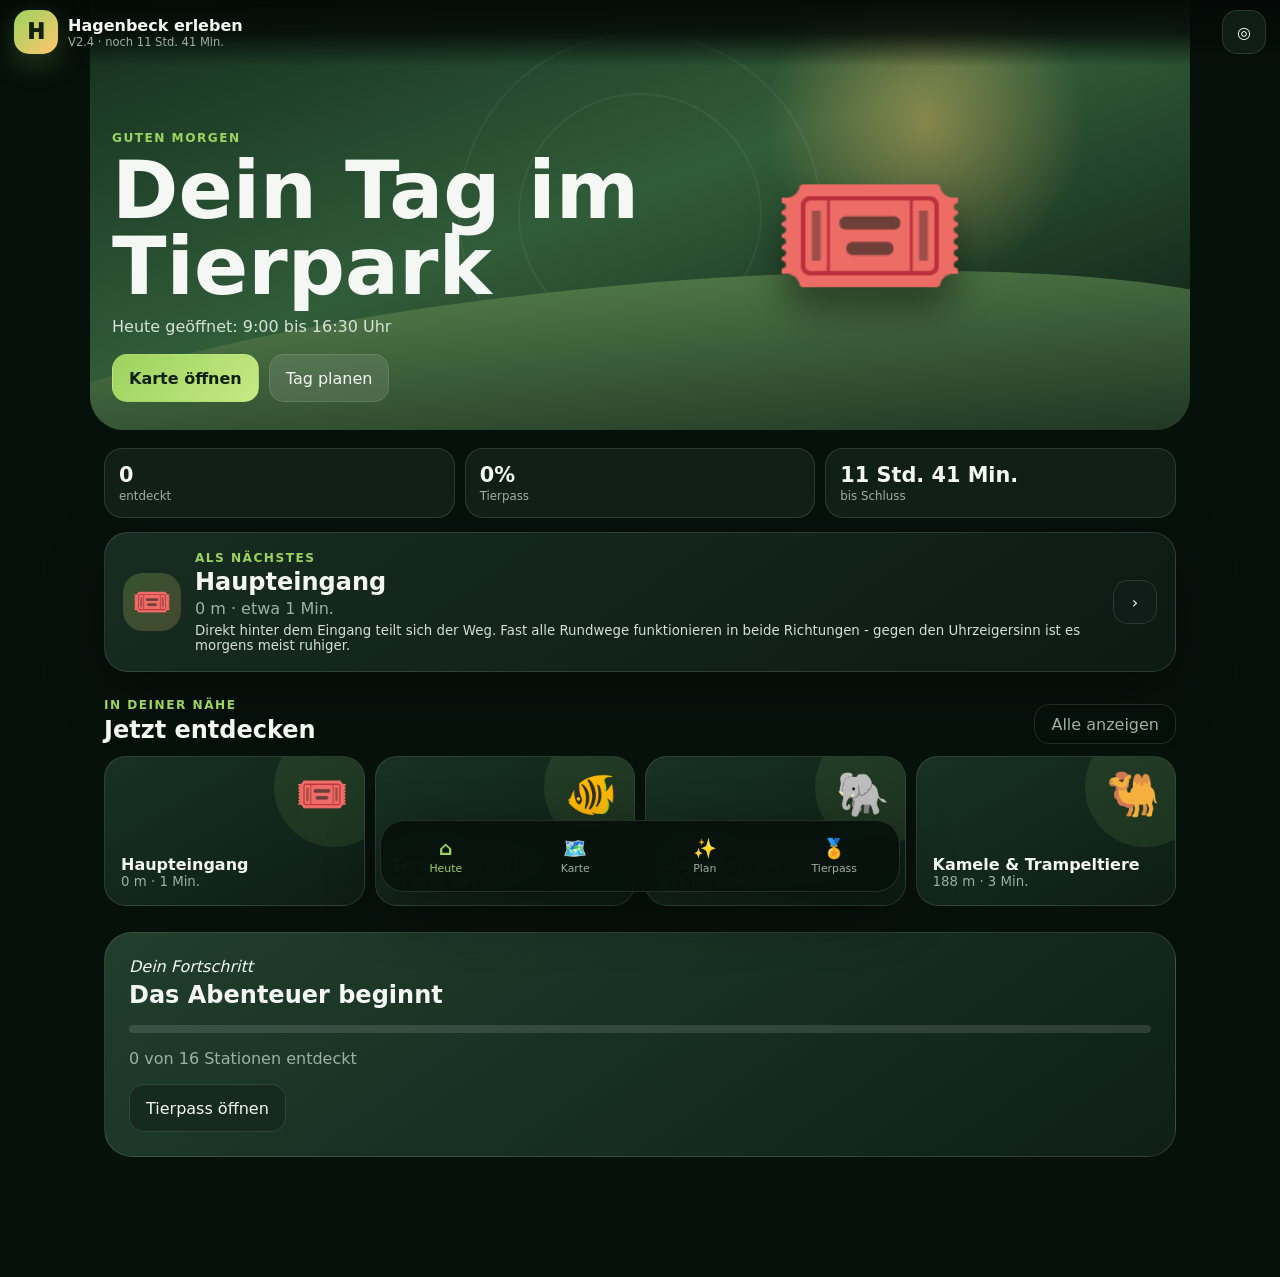
==== v2/index.html @ 8f345fac "fix(v2): load smooth map gesture controller" ====
<!doctype html>
<html lang="de">
<head>
  <meta charset="utf-8">
  <meta name="viewport" content="width=device-width, initial-scale=1, viewport-fit=cover">
  <title>Hagenbeck erleben – V2.4</title>
  <meta name="description" content="Interaktiver Tagesbegleiter mit Erlebnis-Karte, Tourplanung, Navigation und Tierpass.">
  <meta name="theme-color" content="#07110c">
  <meta name="color-scheme" content="dark">
  <meta name="apple-mobile-web-app-capable" content="yes">
  <meta name="apple-mobile-web-app-status-bar-style" content="black-translucent">
  <meta name="apple-mobile-web-app-title" content="Hagenbeck">
  <link rel="manifest" href="./manifest.webmanifest">
  <link rel="icon" href="../icons/icon-192.png">
  <link rel="apple-touch-icon" href="../icons/icon-192.png">
  <link rel="stylesheet" href="./styles.css">
</head>
<body>
  <div id="app" class="app-shell" aria-live="polite">
    <div class="loading-screen">
      <div class="loading-mark">H</div>
      <p>Dein Tierpark-Tag wird vorbereitet …</p>
    </div>
  </div>
  <noscript><p class="noscript">Diese App benötigt JavaScript.</p></noscript>
  <script type="module" src="./app.js"></script>
  <script type="module" src="./routing-fix.js"></script>
  <script type="module" src="./map-rotation.js"></script>
  <script type="module" src="./map-gestures.js"></script>
</body>
</html>
---- v2/styles.css ----
:root{--bg:#07110c;--panel:#102019;--panel2:#172a20;--text:#f4f7f4;--muted:#9eb0a3;--line:rgba(255,255,255,.12);--green:#9bd35e;--green2:#6ea83e;--gold:#ffc66d;--blue:#65c4de;--orange:#ff9d4d;--shadow:0 18px 55px rgba(0,0,0,.38);--radius:24px}*{box-sizing:border-box}html,body{margin:0;min-height:100%;background:var(--bg);color:var(--text);font-family:Inter,ui-sans-serif,system-ui,-apple-system,"Segoe UI",sans-serif}body{overscroll-behavior:none}button,select,input{font:inherit}button{color:inherit;cursor:pointer}.app-shell,.shell{min-height:100dvh}.loading-screen{min-height:100dvh;display:grid;place-content:center;text-align:center;color:var(--muted)}.loading-mark{width:70px;height:70px;border-radius:24px;display:grid;place-items:center;margin:auto;background:linear-gradient(135deg,var(--green),var(--gold));color:#13210f;font-size:2rem;font-weight:950;box-shadow:var(--shadow)}.topbar{position:fixed;left:0;right:0;top:0;z-index:50;display:flex;align-items:center;gap:12px;padding:calc(10px + env(safe-area-inset-top)) 14px 12px;background:linear-gradient(180deg,rgba(4,10,7,.98),rgba(4,10,7,.82),transparent)}.brand{display:flex;align-items:center;gap:10px;border:0;background:transparent;text-align:left;padding:0}.brand-mark{width:44px;height:44px;border-radius:15px;display:grid;place-items:center;background:linear-gradient(135deg,var(--green),var(--gold));color:#12200d;font-weight:950;font-size:1.3rem;box-shadow:0 8px 28px rgba(139,205,81,.25)}.brand span:last-child{display:grid}.brand strong{font-size:1rem}.brand small{color:var(--muted);font-size:.72rem}.top-actions{margin-left:auto;display:flex;gap:8px}.round,.arrow,.heart{width:44px;height:44px;border:1px solid var(--line);border-radius:15px;background:rgba(16,32,25,.9);display:grid;place-items:center;backdrop-filter:blur(14px)}main{padding-top:76px;padding-bottom:100px}.home{max-width:1100px;margin:auto;padding-left:14px;padding-right:14px}.hero{position:relative;min-height:430px;border-radius:0 0 34px 34px;margin:-76px -14px 18px;overflow:hidden;background:radial-gradient(circle at 76% 28%,rgba(255,202,109,.42),transparent 18%),linear-gradient(160deg,#142d1e 0%,#315c39 47%,#0a1710 100%)}.hero:after{content:"";position:absolute;inset:auto -10% -20% -10%;height:54%;border-radius:50% 50% 0 0;background:linear-gradient(180deg,#4d7445,#172b1e);transform:rotate(-5deg)}.hero-art{position:absolute;inset:0;display:grid;place-items:center;overflow:hidden}.hero-art:before,.hero-art:after{content:"";position:absolute;width:240px;height:240px;border:2px solid rgba(255,255,255,.05);border-radius:50%}.hero-art:after{width:360px;height:360px}.hero-art span{font-size:8rem;filter:drop-shadow(0 24px 18px rgba(0,0,0,.4));transform:translate(22vw,5vh);z-index:2}.hero-copy{position:absolute;z-index:5;left:22px;right:22px;bottom:28px;max-width:620px}.hero-copy em,.eyebrow,.section-head em,.card em,.panel-hero em,.sheet em{display:block;color:var(--green);font-style:normal;font-size:.76rem;letter-spacing:.12em;text-transform:uppercase;font-weight:850}.hero-copy h1{font-size:clamp(2.4rem,9vw,5rem);line-height:.95;margin:8px 0 12px;max-width:650px}.hero-copy p{color:#d7e2d9;margin:0 0 18px}.actions{display:flex;gap:10px;flex-wrap:wrap}.primary,.secondary,.glass,.event button,.section-head button{border-radius:15px;min-height:48px;padding:0 16px;border:1px solid var(--line)}.primary{background:linear-gradient(135deg,var(--green),#c7e985);border-color:transparent;color:#10200d;font-weight:900}.secondary{background:var(--panel2)}.glass{background:rgba(255,255,255,.1);backdrop-filter:blur(12px)}.dashboard{display:grid;grid-template-columns:repeat(3,1fr);gap:10px;margin-bottom:14px}.stat{background:var(--panel);border:1px solid var(--line);border-radius:18px;padding:14px;display:grid;gap:2px}.stat b{font-size:1.3rem}.stat span{color:var(--muted);font-size:.74rem}.card{background:linear-gradient(145deg,rgba(24,45,34,.98),rgba(12,27,20,.98));border:1px solid var(--line);border-radius:var(--radius);box-shadow:var(--shadow)}.recommend{display:grid;grid-template-columns:auto 1fr auto;gap:14px;align-items:center;padding:18px;margin-bottom:14px}.recommend .rec-icon{width:58px;height:58px;border-radius:20px;background:linear-gradient(135deg,rgba(155,211,94,.24),rgba(255,198,109,.2));display:grid;place-items:center;font-size:2rem}.recommend h2,.event h3{margin:3px 0}.recommend p,.event p{margin:0;color:var(--muted)}.recommend small{display:block;color:#d6ded8;margin-top:5px}.event{display:flex;align-items:center;gap:13px;padding:16px;margin-bottom:24px}.event>span{font-size:2rem}.event div{flex:1}.event button{background:var(--orange);color:#1d1207;border:0;font-weight:850}.section{margin:26px 0}.section-head{display:flex;align-items:end;justify-content:space-between;gap:12px;margin-bottom:12px}.section-head h2{margin:4px 0 0}.section-head button{min-height:40px;background:transparent;color:var(--muted)}.nearby{display:grid;grid-template-columns:repeat(2,1fr);gap:10px}.place{min-height:150px;border:1px solid var(--line);border-radius:22px;background:linear-gradient(150deg,#183124,#0d1d16);text-align:left;padding:16px;display:grid;align-content:end;position:relative;overflow:hidden}.place:before{content:"";position:absolute;width:120px;height:120px;border-radius:50%;right:-30px;top:-30px;background:rgba(155,211,94,.1)}.place span{font-size:2.7rem;position:absolute;right:15px;top:12px}.place strong{font-size:1rem}.place small{color:var(--muted)}.journey{border-radius:28px;padding:24px;background:linear-gradient(145deg,#213e2d,#0e1f17);border:1px solid var(--line);margin-bottom:20px}.journey h2{margin:5px 0 16px}.bar{height:8px;border-radius:999px;background:rgba(255,255,255,.12);overflow:hidden}.bar i{display:block;height:100%;background:linear-gradient(90deg,var(--green),var(--gold));border-radius:inherit;transition:width .45s ease}.journey p{color:var(--muted)}
.map{position:relative;height:100dvh;padding:0;overflow:hidden;background:#132b1d;touch-action:none}.map-shade{position:absolute;inset:0;z-index:5;pointer-events:none;background:linear-gradient(180deg,rgba(3,9,6,.74),transparent 22%,transparent 70%,rgba(3,9,6,.78))}.map-stage{position:absolute;inset:0;transform-origin:center;transition:transform .18s ease-out}.map-stage svg{width:100%;height:100%;display:block}.filters{position:absolute;left:12px;right:76px;top:calc(82px + env(safe-area-inset-top));z-index:20;display:flex;gap:8px;overflow:auto;scrollbar-width:none}.filters::-webkit-scrollbar{display:none}.filters button{white-space:nowrap;border:1px solid var(--line);border-radius:999px;min-height:42px;padding:0 14px;background:rgba(8,20,14,.82);backdrop-filter:blur(15px);color:var(--muted)}.filters button.active{background:var(--green);color:#10200d;font-weight:850}.tools{position:absolute;z-index:20;right:13px;top:calc(82px + env(safe-area-inset-top));display:grid;gap:8px}.tools button{width:46px;height:46px;border:1px solid var(--line);border-radius:16px;background:rgba(8,20,14,.88);box-shadow:var(--shadow)}.map-status{position:absolute;z-index:20;left:14px;bottom:calc(92px + env(safe-area-inset-bottom));max-width:300px;padding:13px 15px;border:1px solid var(--line);border-radius:18px;background:rgba(7,17,12,.86);backdrop-filter:blur(16px);box-shadow:var(--shadow);display:grid}.map-status em{color:var(--green);font-style:normal;text-transform:uppercase;font-size:.68rem;letter-spacing:.1em}.map-status small{color:var(--muted)}.park-way{fill:none;stroke:#f2e4c8;stroke-width:1.22;stroke-linecap:round;stroke-linejoin:round;filter:url(#shadow)}.building{fill:#d7bea0;stroke:#fff0d8;stroke-width:.22;filter:url(#shadow)}.tree{fill:#285f37;opacity:.82}.route-line{fill:none;stroke:var(--orange);stroke-width:2.2;stroke-linecap:round;stroke-linejoin:round;stroke-dasharray:2 2.8;filter:drop-shadow(0 0 2px rgba(255,157,77,.75));animation:routeMove 2s linear infinite}.marker{cursor:pointer}.marker.dim{opacity:.14;pointer-events:none}.marker .halo{fill:rgba(255,255,255,.18);opacity:0}.marker:hover .halo,.marker.visited .halo{opacity:1}.marker .pin{stroke:#fff;stroke-width:.58;filter:drop-shadow(0 1.5px 1.5px rgba(0,0,0,.55))}.marker text{font-size:3.15px;text-anchor:middle;font-weight:800;paint-order:stroke;stroke:#0a160f;stroke-width:1.1px}.marker .label{font-size:2.2px;fill:#fff;stroke-width:.85px}.marker.visited .pin{stroke:var(--gold);stroke-width:1}.pulse{fill:rgba(101,196,222,.28);animation:pulse 1.7s infinite}.me{fill:#1688ff;stroke:#fff;stroke-width:.6}
.panel{max-width:900px;margin:auto;padding-left:14px;padding-right:14px}.panel-hero{padding:35px 4px 18px}.panel-hero h1{font-size:clamp(2.2rem,8vw,4rem);line-height:1;margin:8px 0 12px}.panel-hero p{color:var(--muted);max-width:680px}.panel-hero.passport{background:radial-gradient(circle at 80% 10%,rgba(255,198,109,.24),transparent 32%);border-radius:28px;padding:28px 20px;margin-top:12px}.form{display:grid;gap:14px;padding:18px}.form label{display:grid;gap:7px;font-weight:800}.form select{width:100%;height:50px;border-radius:15px;border:1px solid var(--line);background:var(--panel2);color:var(--text);padding:0 12px}.tour-list{display:grid;gap:12px}.tour-card{display:grid;grid-template-columns:auto 1fr;gap:15px;border:1px solid var(--line);border-radius:24px;background:linear-gradient(145deg,#162c21,#0c1b14);padding:18px}.tour-card>span{font-size:2.6rem}.tour-card h2{margin:3px 0}.tour-card p{color:var(--muted)}.tour-card div div{display:flex;gap:7px;flex-wrap:wrap;margin:12px 0}.tour-card small{background:var(--panel2);border-radius:999px;padding:6px 9px;color:var(--muted)}.feeding-list{display:grid;gap:8px}.feeding-list label{display:flex;align-items:center;justify-content:space-between;gap:12px;padding:13px 14px;border:1px solid var(--line);border-radius:17px;background:var(--panel)}.feeding-list span{display:grid}.feeding-list small,.muted{color:var(--muted)}.feeding-list input{height:42px;border:1px solid var(--line);border-radius:12px;background:var(--panel2);color:var(--text);padding:0 8px}.stamps{display:grid;grid-template-columns:repeat(2,1fr);gap:10px;margin:16px 0}.stamp{min-height:145px;border:1px dashed rgba(255,255,255,.2);border-radius:22px;background:#0c1b14;padding:14px;display:grid;place-items:center;text-align:center}.stamp span{width:60px;height:60px;border-radius:50%;display:grid;place-items:center;background:rgba(255,255,255,.05);font-size:2rem}.stamp small{color:var(--muted)}.stamp.done{border-style:solid;border-color:rgba(255,198,109,.42);background:linear-gradient(145deg,rgba(82,112,59,.4),rgba(38,31,13,.45))}.stamp.done span{background:linear-gradient(135deg,var(--green),var(--gold));box-shadow:0 8px 30px rgba(255,198,109,.18)}.quests{display:grid;gap:9px}.quests article{display:flex;gap:12px;align-items:center;padding:14px;border:1px solid var(--line);border-radius:18px;background:var(--panel)}.quests article>span{width:46px;height:46px;display:grid;place-items:center;border-radius:15px;background:var(--panel2);font-size:1.4rem}.quests p{margin:4px 0 0;color:var(--muted)}.quests .done{border-color:rgba(155,211,94,.35)}.quests .done>span{background:var(--green);color:#10200d}.summary{padding:22px;margin:25px 0}.summary h2{margin:4px 0}.summary p{color:var(--muted)}
.bottom-nav{position:fixed;z-index:80;left:10px;right:10px;bottom:calc(8px + env(safe-area-inset-bottom));height:72px;border:1px solid var(--line);border-radius:24px;background:rgba(7,17,12,.94);backdrop-filter:blur(22px);display:grid;grid-template-columns:repeat(4,1fr);box-shadow:var(--shadow)}.bottom-nav button{border:0;background:transparent;color:var(--muted);display:grid;place-content:center;gap:2px}.bottom-nav b{font-size:1.2rem}.bottom-nav small{font-size:.68rem}.bottom-nav button.active{color:var(--green)}.sheet{position:fixed;z-index:90;left:8px;right:8px;bottom:calc(88px + env(safe-area-inset-bottom));max-width:690px;margin:auto;border:1px solid var(--line);border-radius:28px;background:rgba(10,24,17,.98);box-shadow:var(--shadow);padding:18px;transform:translateY(130%);animation:sheetUp .28s forwards}.handle{width:46px;height:4px;border-radius:999px;background:rgba(255,255,255,.23);margin:-7px auto 15px}.sheet-head{display:flex;align-items:flex-start;gap:12px}.sheet-head .big-icon{width:60px;height:60px;border-radius:20px;display:grid;place-items:center;background:linear-gradient(135deg,rgba(155,211,94,.2),rgba(255,198,109,.16));font-size:2rem}.sheet-head>div:nth-child(2){flex:1}.sheet-head h2{margin:3px 0}.sheet-head small{color:var(--muted)}.sheet-head>button{border:0;background:var(--panel2);border-radius:13px;width:40px;height:40px}.sheet>p{color:var(--muted);line-height:1.5}.sheet aside{display:grid;gap:4px;border-left:3px solid var(--green);background:rgba(155,211,94,.08);border-radius:8px;padding:10px 12px;color:#dfe8e1}.sheet-actions{display:grid;grid-template-columns:1fr 1fr auto;gap:8px}.heart.active{color:#ff718b}.toast{position:fixed;z-index:120;left:50%;bottom:110px;transform:translate(-50%,30px);opacity:0;background:#f5f8f5;color:#122015;padding:11px 16px;border-radius:999px;box-shadow:var(--shadow);font-weight:800;transition:.25s;pointer-events:none}.toast.show{opacity:1;transform:translate(-50%,0)}.noscript{padding:24px}@keyframes pulse{0%{opacity:.7;r:3}100%{opacity:0;r:8}}@keyframes routeMove{to{stroke-dashoffset:-9.6}}@keyframes sheetUp{to{transform:translateY(0)}}
@media(min-width:760px){.nearby,.stamps{grid-template-columns:repeat(4,1fr)}.form{grid-template-columns:1fr 1fr}.hero-art span{transform:translate(230px,20px);font-size:10rem}.sheet{left:auto;right:22px;bottom:96px;width:440px}.bottom-nav{left:50%;right:auto;transform:translateX(-50%);width:520px}.filters{right:450px}.map-status{bottom:25px}.tour-list{grid-template-columns:repeat(2,1fr)}}@media(prefers-reduced-motion:reduce){*,*:before,*:after{animation:none!important;transition:none!important;scroll-behavior:auto!important}}
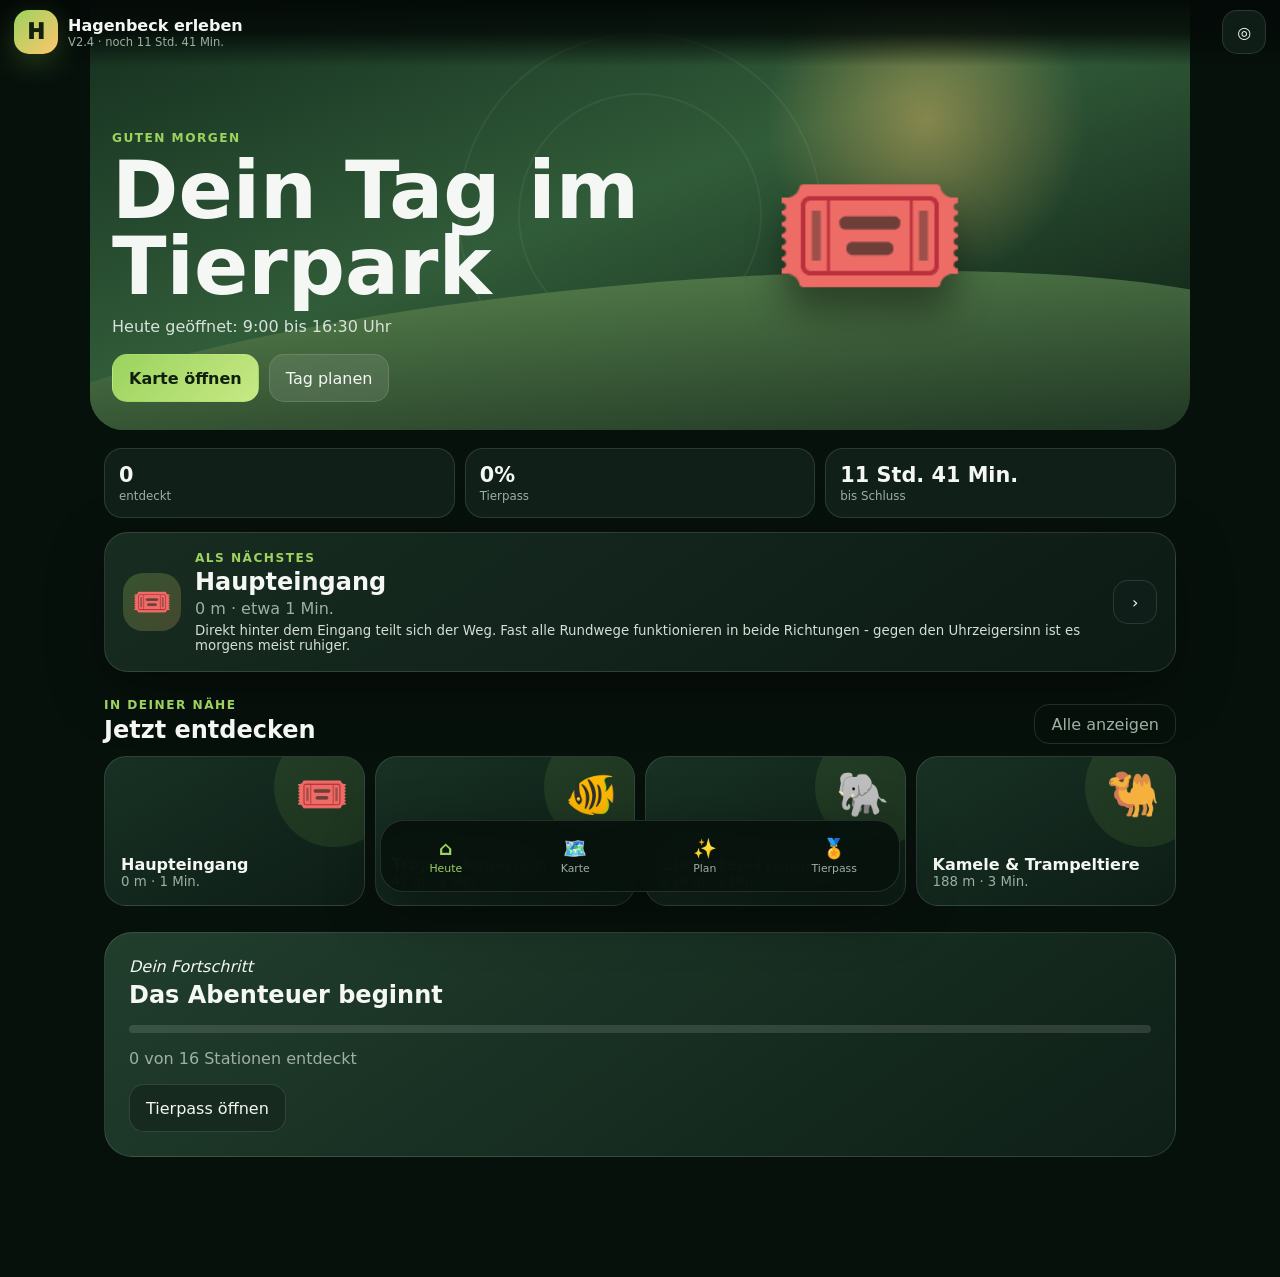
==== commit cb87b19b: "feat(v2): load route cancel controls" ====
--- a/v2/index.html
+++ b/v2/index.html
@@ -27,5 +27,6 @@
   <script type="module" src="./routing-fix.js"></script>
   <script type="module" src="./map-rotation.js"></script>
   <script type="module" src="./map-gestures.js"></script>
+  <script type="module" src="./route-controls.js"></script>
 </body>
 </html>
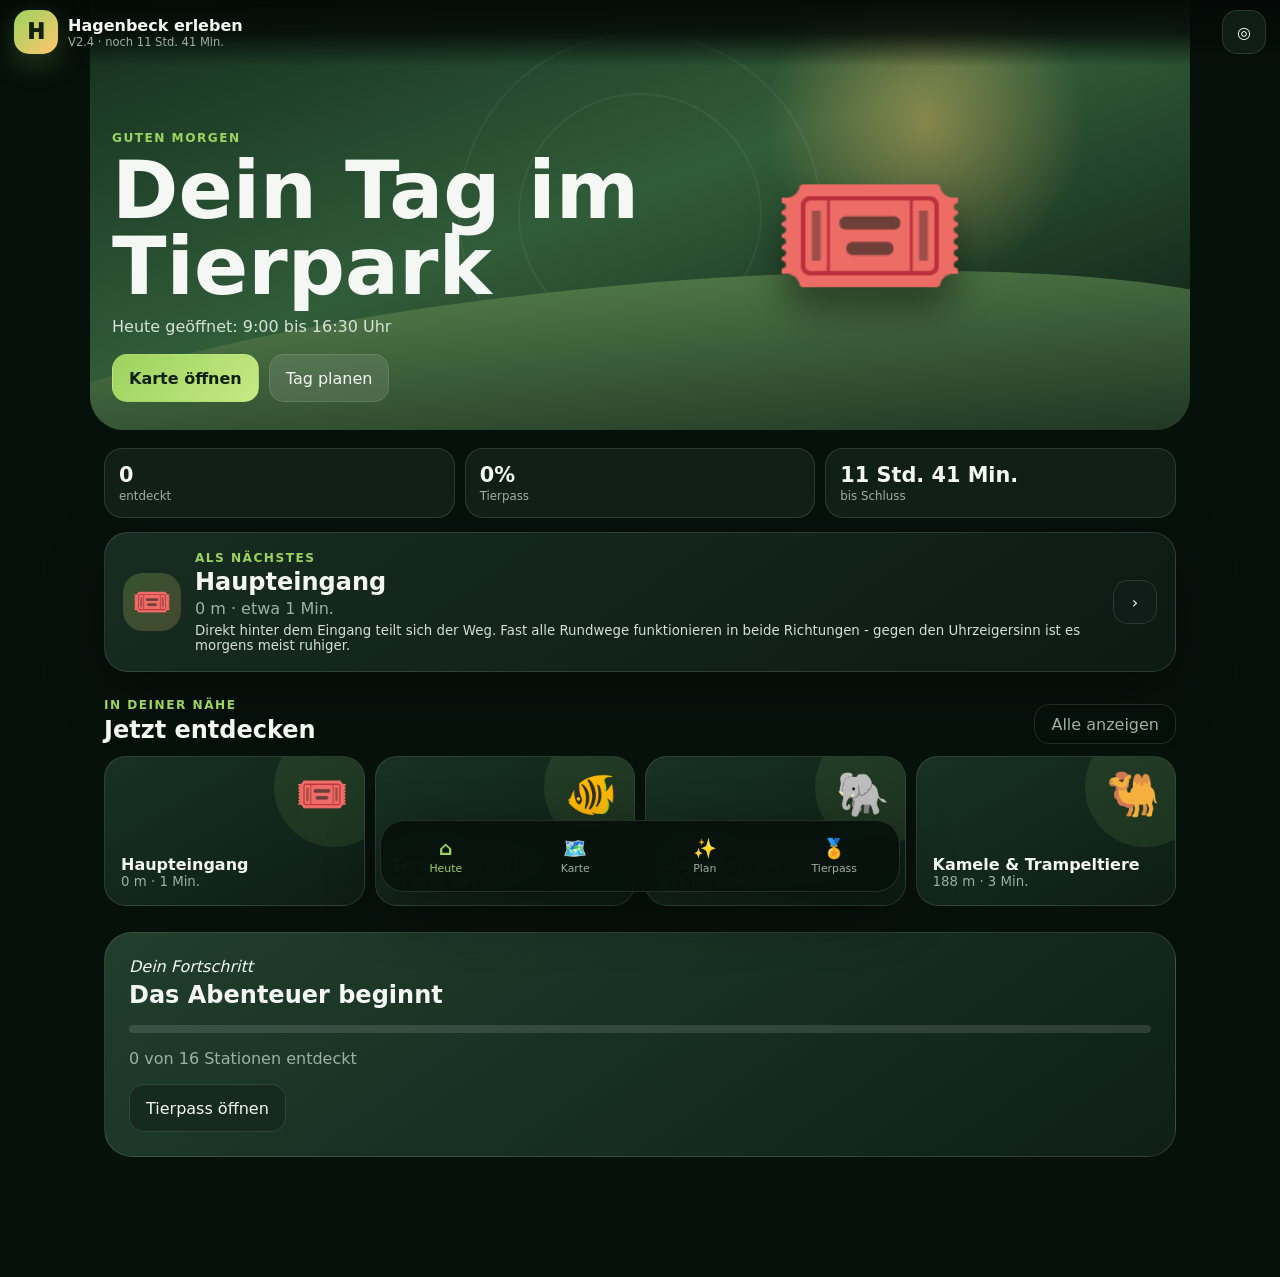
==== commit cbfa3240: "feat(v2): load staged arrival experience" ====
--- a/v2/index.html
+++ b/v2/index.html
@@ -4,7 +4,7 @@
   <meta charset="utf-8">
   <meta name="viewport" content="width=device-width, initial-scale=1, viewport-fit=cover">
   <title>Hagenbeck erleben – V2.4</title>
-  <meta name="description" content="Interaktiver Tagesbegleiter mit Erlebnis-Karte, Tourplanung, Navigation und Tierpass.">
+  <meta name="description" content="Interaktiver Tagesbegleiter mit Erlebnis-Karte, Tourplanung, Navigation, Tierwissen und Tierpass.">
   <meta name="theme-color" content="#07110c">
   <meta name="color-scheme" content="dark">
   <meta name="apple-mobile-web-app-capable" content="yes">
@@ -28,5 +28,8 @@
   <script type="module" src="./map-rotation.js"></script>
   <script type="module" src="./map-gestures.js"></script>
   <script type="module" src="./route-controls.js"></script>
+  <script type="module" src="./mobile-navigation.js"></script>
+  <script type="module" src="./animal-experience.js"></script>
+  <script type="module" src="./navigation-arrival.js"></script>
 </body>
 </html>
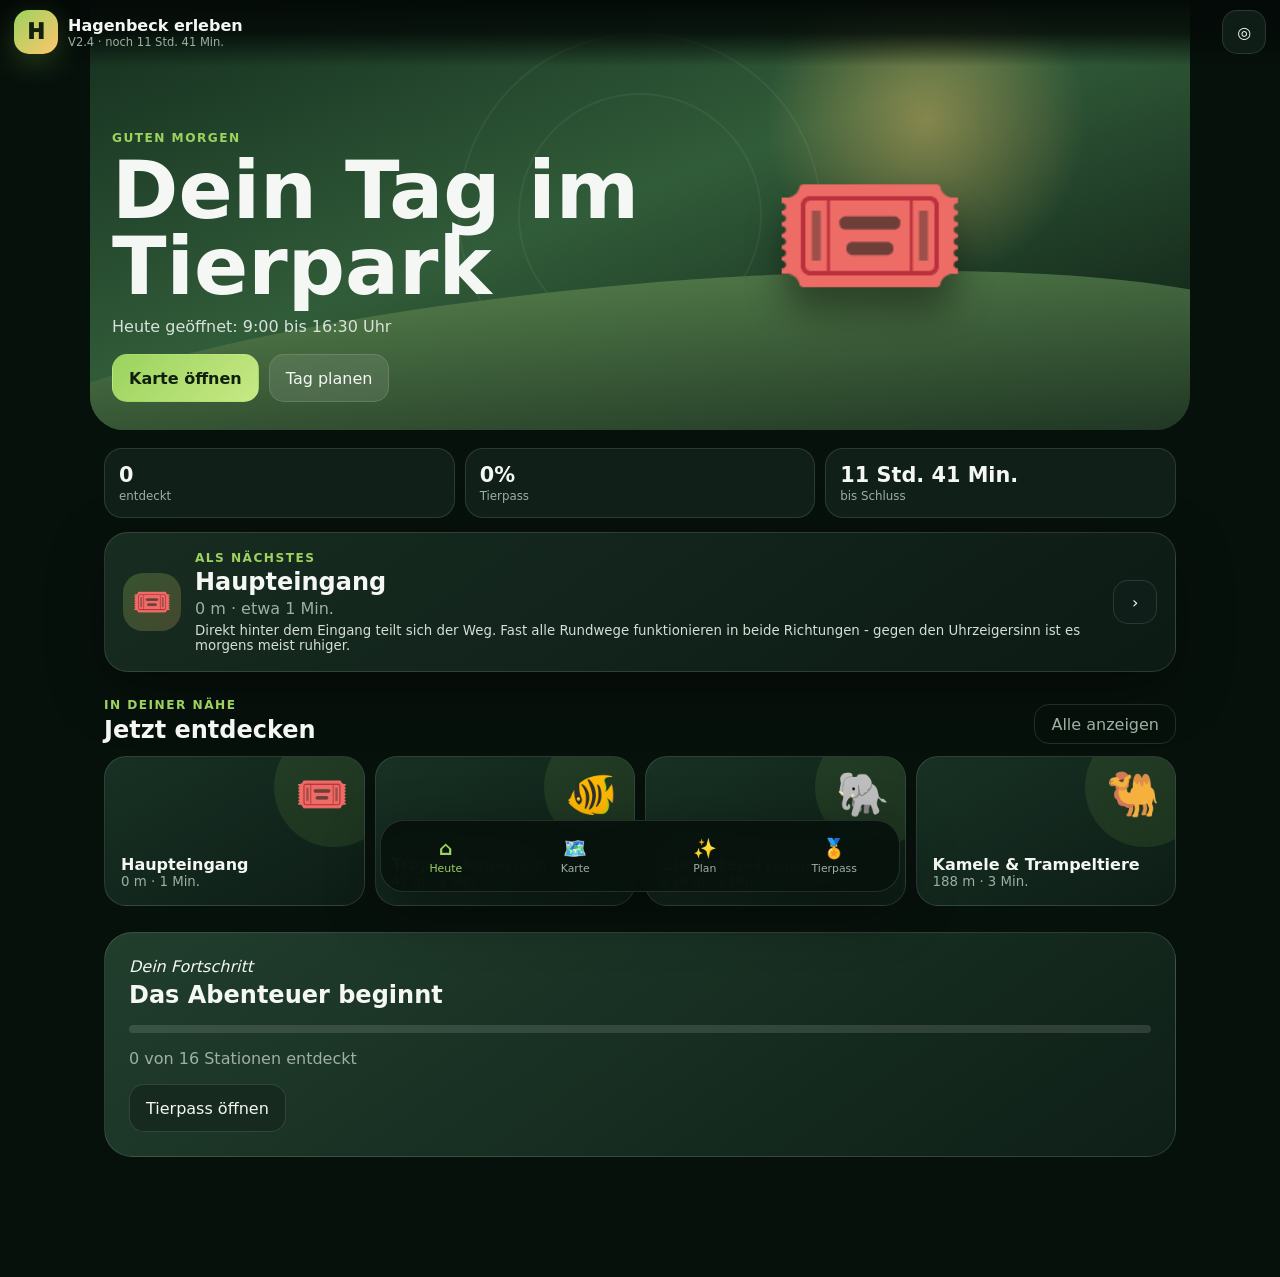
==== commit ab5faf45: "fix(v2): load tour target normalizer before navigation" ====
--- a/v2/index.html
+++ b/v2/index.html
@@ -28,6 +28,7 @@
   <script type="module" src="./map-rotation.js"></script>
   <script type="module" src="./map-gestures.js"></script>
   <script type="module" src="./route-controls.js"></script>
+  <script type="module" src="./tour-start-fix.js"></script>
   <script type="module" src="./mobile-navigation.js"></script>
   <script type="module" src="./animal-experience.js"></script>
   <script type="module" src="./navigation-arrival.js"></script>
